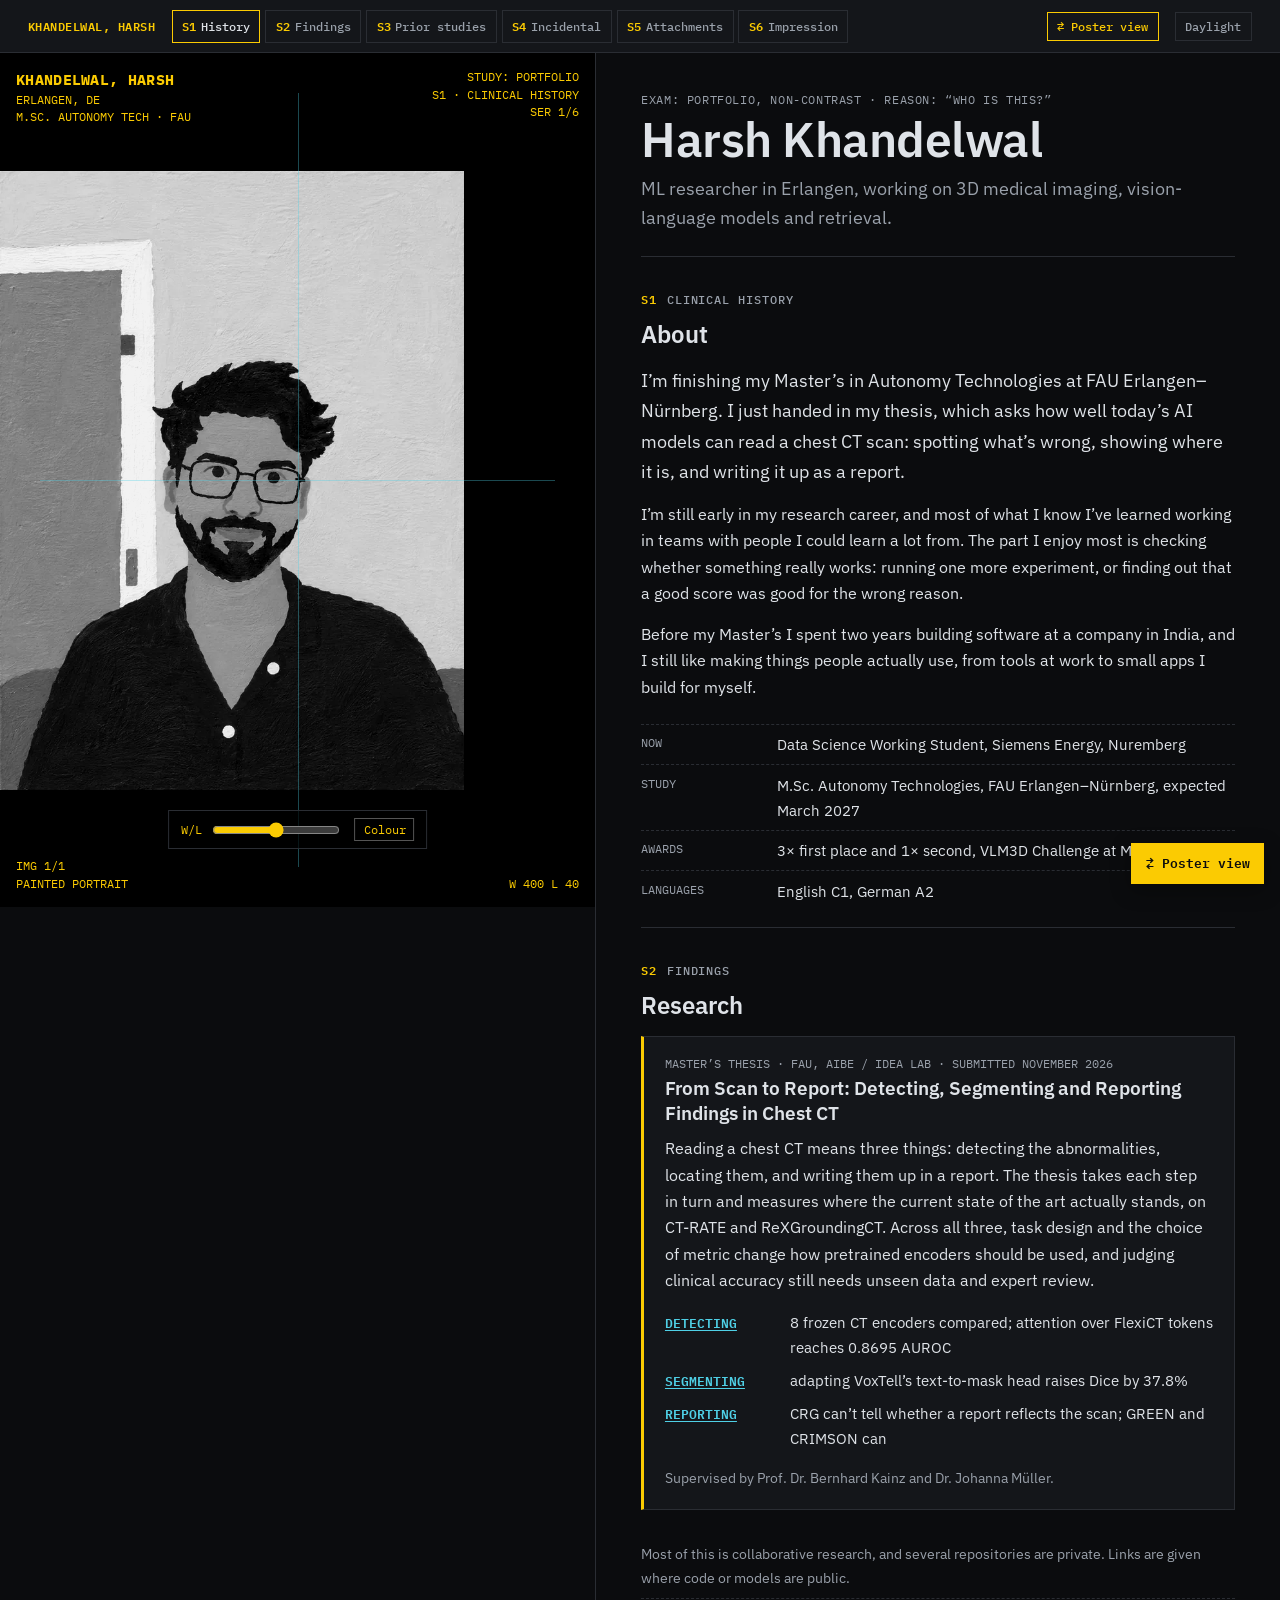
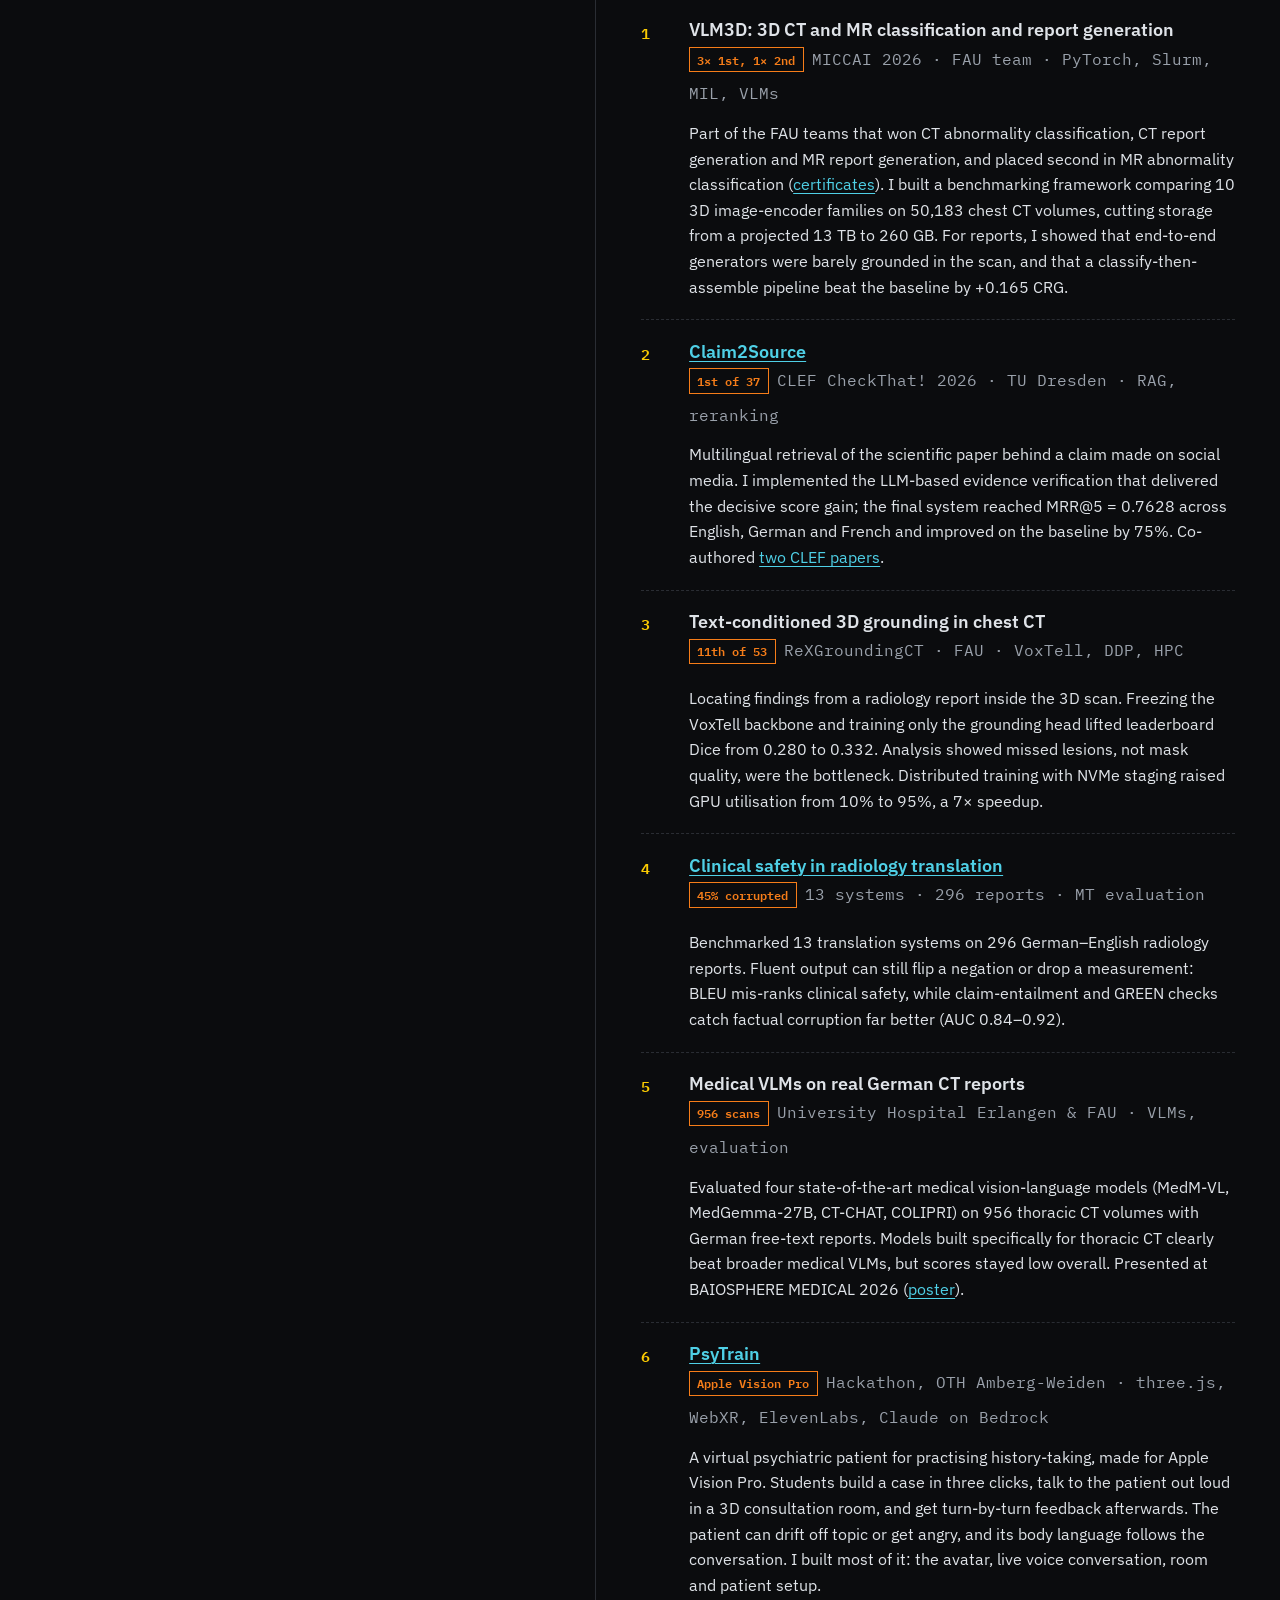
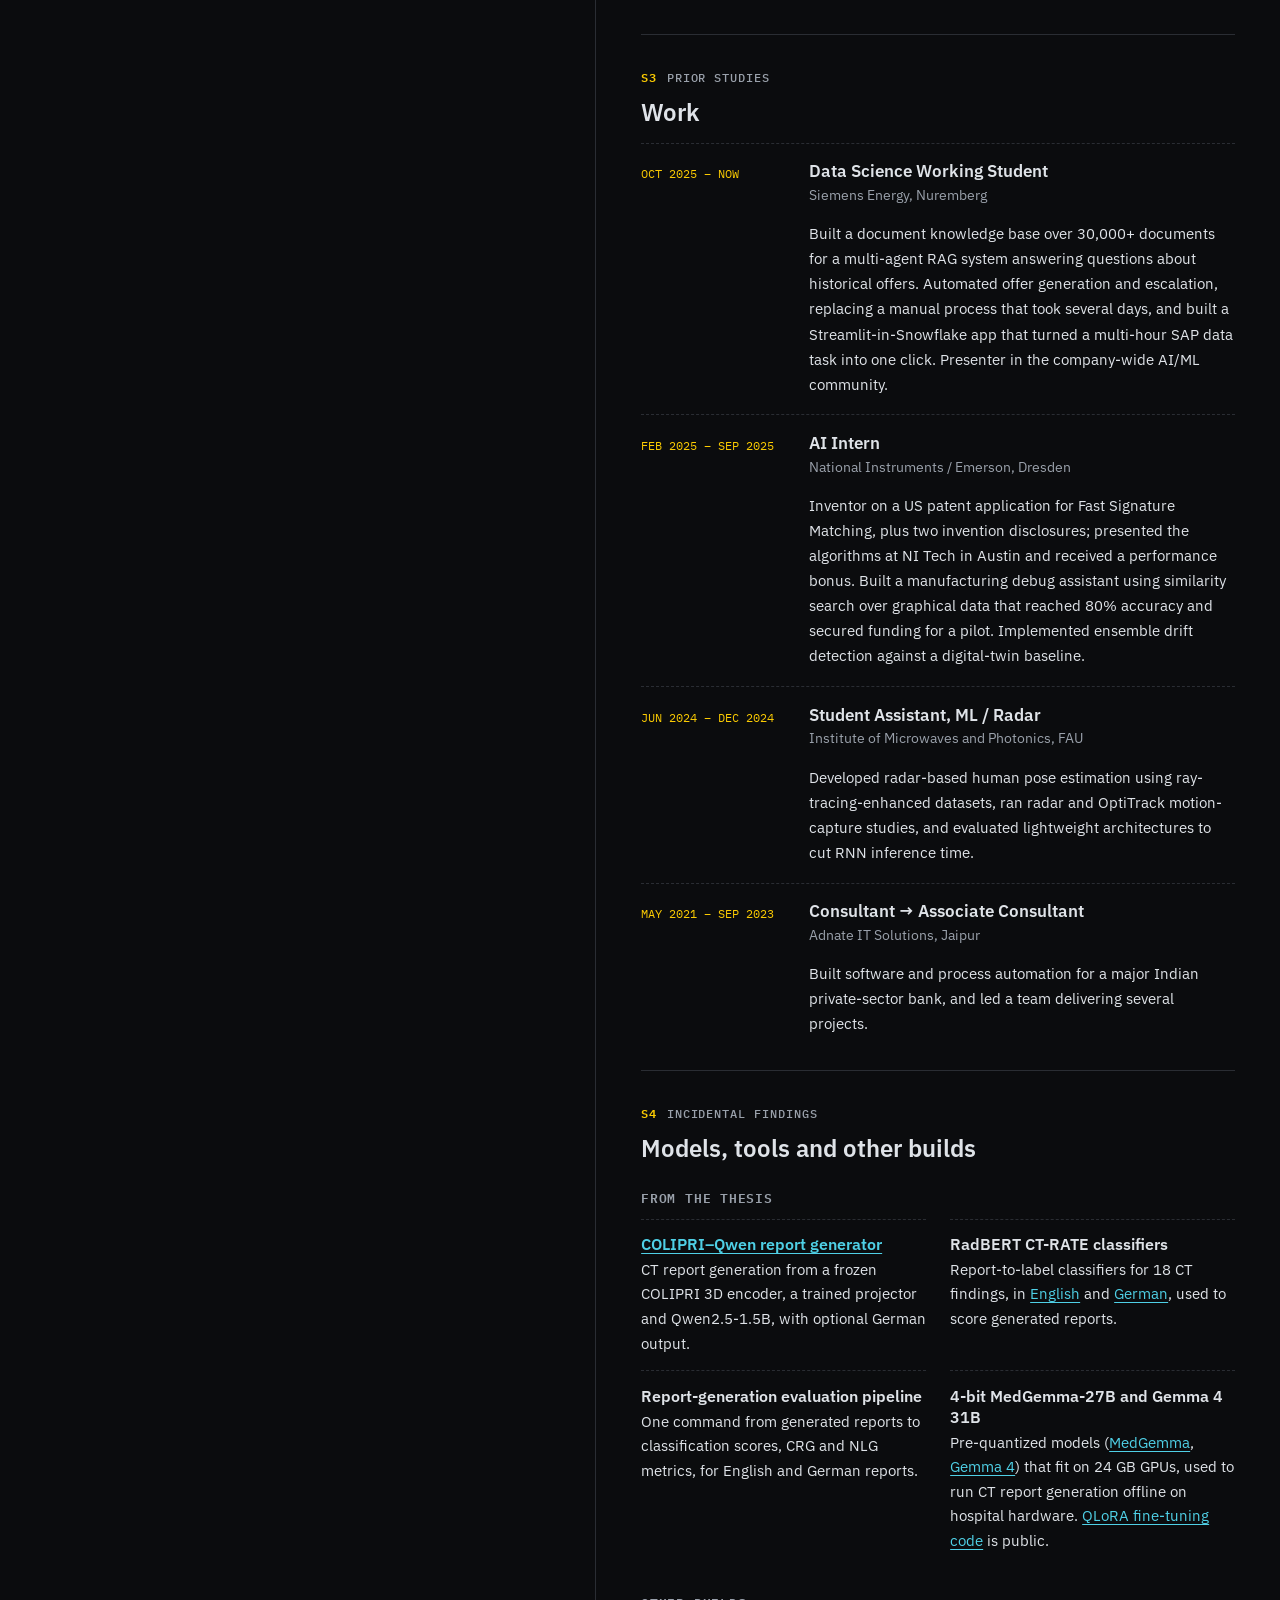
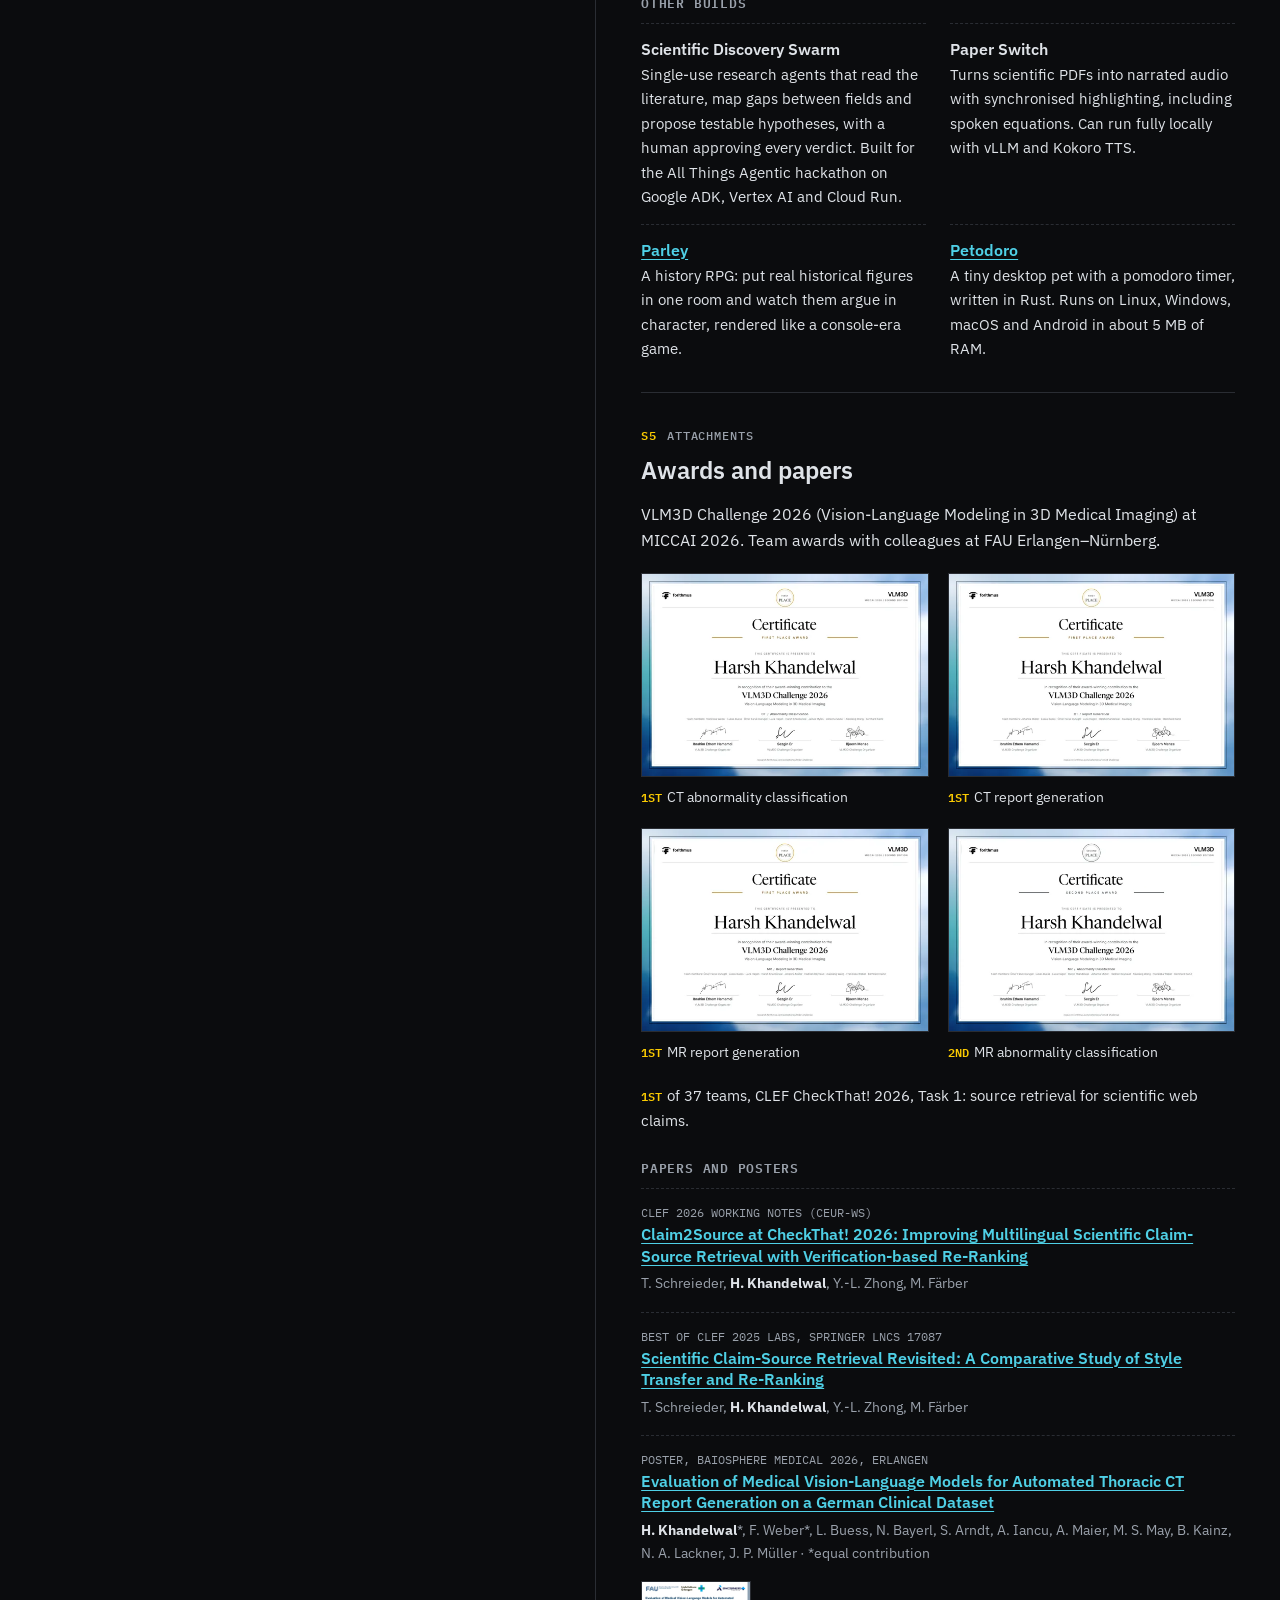
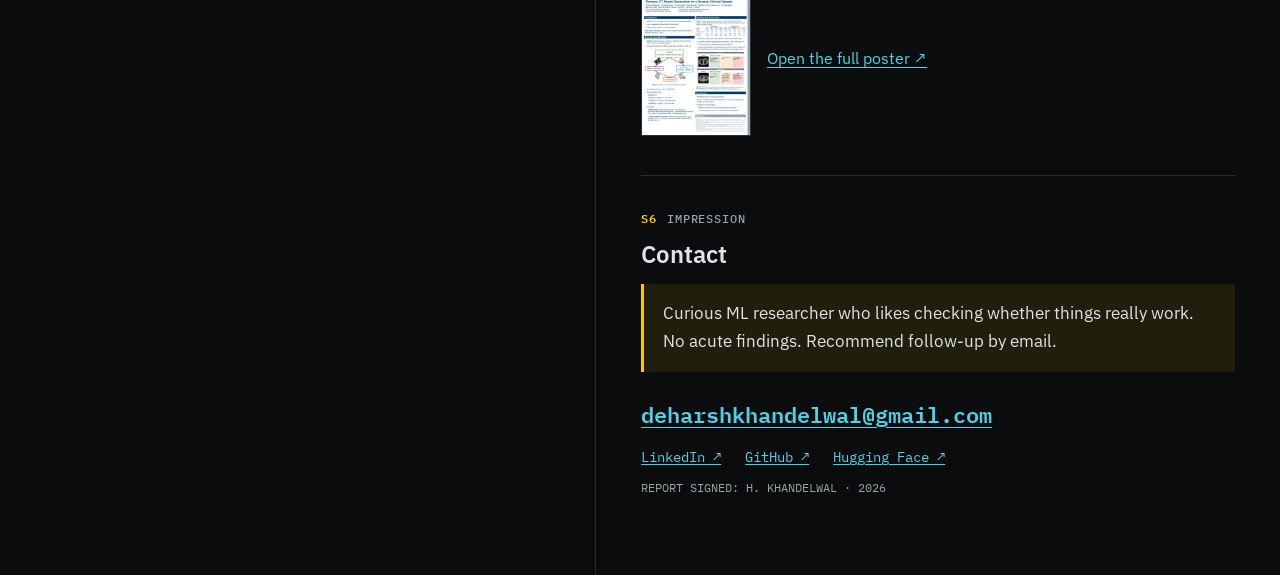
==== scanner.html @ e7f4c16b "Redesign site with portrait palette and add scanner view - New poster design using colours from the " ====
<!doctype html>
<html lang="en">
<head>
    <meta charset="UTF-8">
    <meta name="viewport" content="width=device-width, initial-scale=1.0, viewport-fit=cover">
    <meta name="description" content="Harsh Khandelwal: ML researcher in Erlangen working on 3D medical imaging, vision-language models and retrieval. Scanner view of the portfolio.">
    <meta name="theme-color" content="#0b0c0e">
    <title>Harsh Khandelwal — Scanner view</title>
    <script>
        // apply the saved light/dark choice before first paint
        try { if (localStorage.getItem('hk-scan-theme') === 'light') document.documentElement.dataset.theme = 'light'; } catch (e) {}
    </script>
    <link rel="preconnect" href="https://fonts.googleapis.com">
    <link rel="preconnect" href="https://fonts.gstatic.com" crossorigin>
    <link href="https://fonts.googleapis.com/css2?family=IBM+Plex+Mono:wght@400;500;600&amp;family=IBM+Plex+Sans:wght@400;600&amp;display=swap" rel="stylesheet">
    <link rel="stylesheet" href="scanner.css">
</head>
<body>
    <a class="skip-link" href="#report">Skip to content</a>

    <header class="bar">
        <span class="bar-id">KHANDELWAL, HARSH</span>
        <nav class="tabs" aria-label="Sections">
            <a href="#s1" data-series="1"><b>S1</b>History</a>
            <a href="#s2" data-series="2"><b>S2</b>Findings</a>
            <a href="#s3" data-series="3"><b>S3</b>Prior studies</a>
            <a href="#s4" data-series="4"><b>S4</b>Incidental</a>
            <a href="#s5" data-series="5"><b>S5</b>Attachments</a>
            <a href="#s6" data-series="6"><b>S6</b>Impression</a>
        </nav>
        <a class="tool tool--switch" href="index.html?view=poster" data-view="poster">⇄ Poster view</a>
        <button class="tool" id="theme" type="button" aria-label="Switch between dark reading room and light daylight mode">Daylight</button>
    </header>

    <div class="layout">
        <div class="viewer" id="viewer">
            <picture>
                <source srcset="images/portrait.webp" type="image/webp">
                <img src="images/portrait.jpg" width="720" height="960" alt="Painted portrait of Harsh, shown in greyscale like a scan: dark hair, glasses and beard, in front of a wall and a door.">
            </picture>
            <div class="cross" aria-hidden="true"></div>
            <div class="ov tl" aria-hidden="true"><b>Khandelwal, Harsh</b><br>Erlangen, DE<br>M.Sc. Autonomy Tech · FAU</div>
            <div class="ov tr" aria-hidden="true">Study: portfolio<br><span id="ov-series">S1 · Clinical history</span><br>Ser <span id="ov-n">1</span>/6</div>
            <div class="ov bl" aria-hidden="true">Img 1/1<br>Painted portrait</div>
            <div class="ov br" aria-hidden="true" id="wl-read">W 400 L 40</div>
            <div class="controls">
                <label>W/L <input id="wl" type="range" min="0" max="100" value="50" aria-label="Window and level: adjust contrast like a CT viewer"></label>
                <button type="button" id="colour" aria-pressed="false">Colour</button>
            </div>
        </div>

        <main class="report" id="report">
            <div class="report-head">
                <p class="exam">Exam: portfolio, non-contrast · Reason: “who is this?”</p>
                <h1>Harsh Khandelwal</h1>
                <p class="tagline">ML researcher in Erlangen, working on 3D medical imaging, vision-language models and retrieval.</p>
            </div>

            <section class="series" id="s1" data-series="1" data-name="Clinical history">
                <p class="label">S1 <span>Clinical history</span></p>
                <h2>About</h2>
                <p class="lead">I’m finishing my Master’s in Autonomy Technologies at FAU Erlangen–Nürnberg. I just handed in my thesis, which asks how well today’s AI models can read a chest CT scan: spotting what’s wrong, showing where it is, and writing it up as a report.</p>
                <p>I’m still early in my research career, and most of what I know I’ve learned working in teams with people I could learn a lot from. The part I enjoy most is checking whether something really works: running one more experiment, or finding out that a good score was good for the wrong reason.</p>
                <p>Before my Master’s I spent two years building software at a company in India, and I still like making things people actually use, from tools at work to small apps I build for myself.</p>
                <dl class="facts">
                    <div><dt>Now</dt><dd>Data Science Working Student, Siemens Energy, Nuremberg</dd></div>
                    <div><dt>Study</dt><dd>M.Sc. Autonomy Technologies, FAU Erlangen–Nürnberg, expected March 2027</dd></div>
                    <div><dt>Awards</dt><dd>3× first place and 1× second, VLM3D Challenge at MICCAI 2026</dd></div>
                    <div><dt>Languages</dt><dd>English C1, German A2</dd></div>
                </dl>
            </section>

            <section class="series" id="s2" data-series="2" data-name="Findings">
                <p class="label">S2 <span>Findings</span></p>
                <h2>Research</h2>

                <div class="study">
                    <p class="venue">Master’s thesis · FAU, AIBE / IDEA Lab · submitted November 2026</p>
                    <h3>From Scan to Report: Detecting, Segmenting and Reporting Findings in Chest CT</h3>
                    <p>Reading a chest CT means three things: detecting the abnormalities, locating them, and writing them up in a report. The thesis takes each step in turn and measures where the current state of the art actually stands, on CT-RATE and ReXGroundingCT. Across all three, task design and the choice of metric change how pretrained encoders should be used, and judging clinical accuracy still needs unseen data and expert review.</p>
                    <ol>
                        <li><a href="#f-vlm3d">Detecting</a><span>8 frozen CT encoders compared; attention over FlexiCT tokens reaches 0.8695 AUROC</span></li>
                        <li><a href="#f-grounding">Segmenting</a><span>adapting VoxTell’s text-to-mask head raises Dice by 37.8%</span></li>
                        <li><a href="#f-vlm3d">Reporting</a><span>CRG can’t tell whether a report reflects the scan; GREEN and CRIMSON can</span></li>
                    </ol>
                    <p class="sup">Supervised by Prof. Dr. Bernhard Kainz and Dr. Johanna Müller.</p>
                </div>

                <p class="note">Most of this is collaborative research, and several repositories are private. Links are given where code or models are public.</p>
                <ol class="findings">
                    <li class="finding" id="f-vlm3d">
                        <div>
                            <h3>VLM3D: 3D CT and MR classification and report generation</h3>
                            <span class="meas">3× 1st, 1× 2nd</span><p class="meta">MICCAI 2026 · FAU team · PyTorch, Slurm, MIL, VLMs</p>
                            <p>Part of the FAU teams that won CT abnormality classification, CT report generation and MR report generation, and placed second in MR abnormality classification (<a href="#s5">certificates</a>). I built a benchmarking framework comparing 10 3D image-encoder families on 50,183 chest CT volumes, cutting storage from a projected 13 TB to 260 GB. For reports, I showed that end-to-end generators were barely grounded in the scan, and that a classify-then-assemble pipeline beat the baseline by +0.165 CRG.</p>
                        </div>
                    </li>
                    <li class="finding">
                        <div>
                            <h3><a href="https://github.com/faerber-lab/CheckThat2026" target="_blank" rel="noopener">Claim2Source</a></h3>
                            <span class="meas">1st of 37</span><p class="meta">CLEF CheckThat! 2026 · TU Dresden · RAG, reranking</p>
                            <p>Multilingual retrieval of the scientific paper behind a claim made on social media. I implemented the LLM-based evidence verification that delivered the decisive score gain; the final system reached MRR@5 = 0.7628 across English, German and French and improved on the baseline by 75%. Co-authored <a href="#papers">two CLEF papers</a>.</p>
                        </div>
                    </li>
                    <li class="finding" id="f-grounding">
                        <div>
                            <h3>Text-conditioned 3D grounding in chest CT</h3>
                            <span class="meas">11th of 53</span><p class="meta">ReXGroundingCT · FAU · VoxTell, DDP, HPC</p>
                            <p>Locating findings from a radiology report inside the 3D scan. Freezing the VoxTell backbone and training only the grounding head lifted leaderboard Dice from 0.280 to 0.332. Analysis showed missed lesions, not mask quality, were the bottleneck. Distributed training with NVMe staging raised GPU utilisation from 10% to 95%, a 7× speedup.</p>
                        </div>
                    </li>
                    <li class="finding">
                        <div>
                            <h3><a href="https://github.com/Switchharsh/german_medical_translator" target="_blank" rel="noopener">Clinical safety in radiology translation</a></h3>
                            <span class="meas">45% corrupted</span><p class="meta">13 systems · 296 reports · MT evaluation</p>
                            <p>Benchmarked 13 translation systems on 296 German–English radiology reports. Fluent output can still flip a negation or drop a measurement: BLEU mis-ranks clinical safety, while claim-entailment and GREEN checks catch factual corruption far better (AUC 0.84–0.92).</p>
                        </div>
                    </li>
                    <li class="finding">
                        <div>
                            <h3>Medical VLMs on real German CT reports</h3>
                            <span class="meas">956 scans</span><p class="meta">University Hospital Erlangen &amp; FAU · VLMs, evaluation</p>
                            <p>Evaluated four state-of-the-art medical vision-language models (MedM-VL, MedGemma-27B, CT-CHAT, COLIPRI) on 956 thoracic CT volumes with German free-text reports. Models built specifically for thoracic CT clearly beat broader medical VLMs, but scores stayed low overall. Presented at BAIOSPHERE MEDICAL 2026 (<a href="#papers">poster</a>).</p>
                        </div>
                    </li>
                    <li class="finding">
                        <div>
                            <h3><a href="https://github.com/DEBANJANAB991/PsyTrain" target="_blank" rel="noopener">PsyTrain</a></h3>
                            <span class="meas">Apple Vision Pro</span><p class="meta">Hackathon, OTH Amberg-Weiden · three.js, WebXR, ElevenLabs, Claude on Bedrock</p>
                            <p>A virtual psychiatric patient for practising history-taking, made for Apple Vision Pro. Students build a case in three clicks, talk to the patient out loud in a 3D consultation room, and get turn-by-turn feedback afterwards. The patient can drift off topic or get angry, and its body language follows the conversation. I built most of it: the avatar, live voice conversation, room and patient setup.</p>
                        </div>
                    </li>
                </ol>
            </section>

            <section class="series" id="s3" data-series="3" data-name="Prior studies">
                <p class="label">S3 <span>Prior studies</span></p>
                <h2>Work</h2>
                <ol class="priors">
                    <li>
                        <p class="date">Oct 2025 – now</p>
                        <div>
                            <h3>Data Science Working Student</h3>
                            <p class="where">Siemens Energy, Nuremberg</p>
                            <p>Built a document knowledge base over 30,000+ documents for a multi-agent RAG system answering questions about historical offers. Automated offer generation and escalation, replacing a manual process that took several days, and built a Streamlit-in-Snowflake app that turned a multi-hour SAP data task into one click. Presenter in the company-wide AI/ML community.</p>
                        </div>
                    </li>
                    <li>
                        <p class="date">Feb 2025 – Sep 2025</p>
                        <div>
                            <h3>AI Intern</h3>
                            <p class="where">National Instruments / Emerson, Dresden</p>
                            <p>Inventor on a US patent application for Fast Signature Matching, plus two invention disclosures; presented the algorithms at NI Tech in Austin and received a performance bonus. Built a manufacturing debug assistant using similarity search over graphical data that reached 80% accuracy and secured funding for a pilot. Implemented ensemble drift detection against a digital-twin baseline.</p>
                        </div>
                    </li>
                    <li>
                        <p class="date">Jun 2024 – Dec 2024</p>
                        <div>
                            <h3>Student Assistant, ML / Radar</h3>
                            <p class="where">Institute of Microwaves and Photonics, FAU</p>
                            <p>Developed radar-based human pose estimation using ray-tracing-enhanced datasets, ran radar and OptiTrack motion-capture studies, and evaluated lightweight architectures to cut RNN inference time.</p>
                        </div>
                    </li>
                    <li>
                        <p class="date">May 2021 – Sep 2023</p>
                        <div>
                            <h3>Consultant → Associate Consultant</h3>
                            <p class="where">Adnate IT Solutions, Jaipur</p>
                            <p>Built software and process automation for a major Indian private-sector bank, and led a team delivering several projects.</p>
                        </div>
                    </li>
                </ol>
            </section>

            <section class="series" id="s4" data-series="4" data-name="Incidental findings">
                <p class="label">S4 <span>Incidental findings</span></p>
                <h2>Models, tools and other builds</h2>
                <h3 class="sub-h">From the thesis</h3>
                <ul class="incidental">
                    <li>
                        <h4><a href="https://huggingface.co/suitch/colipri-qwen-report-generator" target="_blank" rel="noopener">COLIPRI–Qwen report generator</a></h4>
                        <p>CT report generation from a frozen COLIPRI 3D encoder, a trained projector and Qwen2.5-1.5B, with optional German output.</p>
                    </li>
                    <li>
                        <h4>RadBERT CT-RATE classifiers</h4>
                        <p>Report-to-label classifiers for 18 CT findings, in <a href="https://huggingface.co/suitch/radbert-english-ctrate-classifier" target="_blank" rel="noopener">English</a> and <a href="https://huggingface.co/suitch/radbert-german-ctrate-classifier" target="_blank" rel="noopener">German</a>, used to score generated reports.</p>
                    </li>
                    <li>
                        <h4>Report-generation evaluation pipeline</h4>
                        <p>One command from generated reports to classification scores, CRG and NLG metrics, for English and German reports.</p>
                    </li>
                    <li>
                        <h4>4-bit MedGemma-27B and Gemma 4 31B</h4>
                        <p>Pre-quantized models (<a href="https://huggingface.co/suitch/medgemma-27b-it-4bit" target="_blank" rel="noopener">MedGemma</a>, <a href="https://huggingface.co/suitch/gemma-4-31B-it-4bit" target="_blank" rel="noopener">Gemma 4</a>) that fit on 24 GB GPUs, used to run CT report generation offline on hospital hardware. <a href="https://github.com/Switchharsh/medgemma_finetune" target="_blank" rel="noopener">QLoRA fine-tuning code</a> is public.</p>
                    </li>
                </ul>
                <h3 class="sub-h">Other builds</h3>
                <ul class="incidental">
                    <li>
                        <h4>Scientific Discovery Swarm</h4>
                        <p>Single-use research agents that read the literature, map gaps between fields and propose testable hypotheses, with a human approving every verdict. Built for the All Things Agentic hackathon on Google ADK, Vertex AI and Cloud Run.</p>
                    </li>
                    <li>
                        <h4>Paper Switch</h4>
                        <p>Turns scientific PDFs into narrated audio with synchronised highlighting, including spoken equations. Can run fully locally with vLLM and Kokoro TTS.</p>
                    </li>
                    <li>
                        <h4><a href="https://github.com/Switchharsh/history_immerse" target="_blank" rel="noopener">Parley</a></h4>
                        <p>A history RPG: put real historical figures in one room and watch them argue in character, rendered like a console-era game.</p>
                    </li>
                    <li>
                        <h4><a href="https://github.com/Switchharsh/petodoro" target="_blank" rel="noopener">Petodoro</a></h4>
                        <p>A tiny desktop pet with a pomodoro timer, written in Rust. Runs on Linux, Windows, macOS and Android in about 5 MB of RAM.</p>
                    </li>
                </ul>
            </section>

            <section class="series" id="s5" data-series="5" data-name="Attachments">
                <p class="label">S5 <span>Attachments</span></p>
                <h2>Awards and papers</h2>
                <p>VLM3D Challenge 2026 (Vision-Language Modeling in 3D Medical Imaging) at MICCAI 2026. Team awards with colleagues at FAU Erlangen–Nürnberg.</p>
                <ul class="certs" style="margin-top:1.2rem">
                    <li><a href="images/awards/vlm3d-2026-ct-classification.webp" target="_blank" rel="noopener"><img src="images/awards/vlm3d-2026-ct-classification-thumb.webp" width="560" height="396" loading="lazy" alt="VLM3D Challenge 2026 certificate: 1st place, CT abnormality classification, presented to Harsh Khandelwal."></a><p><span class="place">1ST</span>CT abnormality classification</p></li>
                    <li><a href="images/awards/vlm3d-2026-ct-report-generation.webp" target="_blank" rel="noopener"><img src="images/awards/vlm3d-2026-ct-report-generation-thumb.webp" width="560" height="396" loading="lazy" alt="VLM3D Challenge 2026 certificate: 1st place, CT report generation, presented to Harsh Khandelwal."></a><p><span class="place">1ST</span>CT report generation</p></li>
                    <li><a href="images/awards/vlm3d-2026-mr-report-generation.webp" target="_blank" rel="noopener"><img src="images/awards/vlm3d-2026-mr-report-generation-thumb.webp" width="560" height="396" loading="lazy" alt="VLM3D Challenge 2026 certificate: 1st place, MR report generation, presented to Harsh Khandelwal."></a><p><span class="place">1ST</span>MR report generation</p></li>
                    <li><a href="images/awards/vlm3d-2026-mr-classification.webp" target="_blank" rel="noopener"><img src="images/awards/vlm3d-2026-mr-classification-thumb.webp" width="560" height="396" loading="lazy" alt="VLM3D Challenge 2026 certificate: 2nd place, MR abnormality classification, presented to Harsh Khandelwal."></a><p><span class="place">2ND</span>MR abnormality classification</p></li>
                </ul>
                <p class="also"><span class="place">1ST</span>of 37 teams, CLEF CheckThat! 2026, Task 1: source retrieval for scientific web claims.</p>

                <h3 class="sub-h" id="papers">Papers and posters</h3>
                <ol class="pubs">
                    <li>
                        <p class="venue">CLEF 2026 Working Notes (CEUR-WS)</p>
                        <h4><a href="https://arxiv.org/abs/2607.04043" target="_blank" rel="noopener">Claim2Source at CheckThat! 2026: Improving Multilingual Scientific Claim-Source Retrieval with Verification-based Re-Ranking</a></h4>
                        <p class="authors">T. Schreieder, <strong>H. Khandelwal</strong>, Y.-L. Zhong, M. Färber</p>
                    </li>
                    <li>
                        <p class="venue">Best of CLEF 2025 Labs, Springer LNCS 17087</p>
                        <h4><a href="https://arxiv.org/abs/2607.15875" target="_blank" rel="noopener">Scientific Claim-Source Retrieval Revisited: A Comparative Study of Style Transfer and Re-Ranking</a></h4>
                        <p class="authors">T. Schreieder, <strong>H. Khandelwal</strong>, Y.-L. Zhong, M. Färber</p>
                    </li>
                    <li>
                        <p class="venue">Poster, BAIOSPHERE MEDICAL 2026, Erlangen</p>
                        <h4><a href="images/baiosphere-2026-poster.webp" target="_blank" rel="noopener">Evaluation of Medical Vision-Language Models for Automated Thoracic CT Report Generation on a German Clinical Dataset</a></h4>
                        <p class="authors"><strong>H. Khandelwal</strong>*, F. Weber*, L. Buess, N. Bayerl, S. Arndt, A. Iancu, A. Maier, M. S. May, B. Kainz, N. A. Lackner, J. P. Müller · *equal contribution</p>
                        <a class="poster" href="images/baiosphere-2026-poster.webp" target="_blank" rel="noopener"><img src="images/baiosphere-2026-poster-thumb.webp" width="636" height="900" loading="lazy" alt="Thumbnail of the BAIOSPHERE MEDICAL 2026 poster."><span>Open the full poster ↗</span></a>
                    </li>
                </ol>
            </section>

            <section class="series" id="s6" data-series="6" data-name="Impression">
                <p class="label">S6 <span>Impression</span></p>
                <h2>Contact</h2>
                <p class="impression">Curious ML researcher who likes checking whether things really work. No acute findings. Recommend follow-up by email.</p>
                <a class="email" href="mailto:deharshkhandelwal@gmail.com">deharshkhandelwal@gmail.com</a>
                <p class="links">
                    <a href="https://linkedin.com/in/harsh-khandelwal" target="_blank" rel="noopener">LinkedIn ↗</a>
                    <a href="https://github.com/Switchharsh" target="_blank" rel="noopener">GitHub ↗</a>
                    <a href="https://huggingface.co/suitch" target="_blank" rel="noopener">Hugging Face ↗</a>
                </p>
                <p class="foot">Report signed: H. Khandelwal · 2026</p>
            </section>
        </main>
    </div>

    <a class="view-switch" href="index.html?view=poster" data-view="poster">⇄ Poster view</a>

    <script>
    (function () {
        var store = {
            get: function (k) { try { return localStorage.getItem(k); } catch (e) { return null; } },
            set: function (k, v) { try { localStorage.setItem(k, v); } catch (e) {} }
        };

        // light / dark
        var root = document.documentElement, themeBtn = document.getElementById('theme');
        function syncTheme() { themeBtn.textContent = root.dataset.theme === 'light' ? 'Reading room' : 'Daylight'; }
        themeBtn.addEventListener('click', function () {
            if (root.dataset.theme === 'light') { delete root.dataset.theme; store.set('hk-scan-theme', 'dark'); }
            else { root.dataset.theme = 'light'; store.set('hk-scan-theme', 'light'); }
            syncTheme();
        });
        syncTheme();

        // window / level slider and colour toggle
        var viewer = document.getElementById('viewer'), wl = document.getElementById('wl'), read = document.getElementById('wl-read'), colour = document.getElementById('colour');
        wl.addEventListener('input', function () {
            var t = wl.value / 100;
            viewer.style.setProperty('--c', (0.7 + t * 1.4).toFixed(2));
            viewer.style.setProperty('--b', (1.25 - t * 0.6).toFixed(2));
            read.textContent = 'W ' + Math.round(1500 - t * 1300) + ' L ' + Math.round(-600 + t * 700);
        });
        colour.addEventListener('click', function () {
            var on = viewer.classList.toggle('colour');
            colour.setAttribute('aria-pressed', on ? 'true' : 'false');
        });

        // highlight the current series in the tabs and the viewer overlay
        var tabs = document.querySelectorAll('.tabs a'), ovName = document.getElementById('ov-series'), ovN = document.getElementById('ov-n');
        if ('IntersectionObserver' in window) {
            var io = new IntersectionObserver(function (entries) {
                entries.forEach(function (e) {
                    if (!e.isIntersecting) return;
                    var n = e.target.dataset.series;
                    tabs.forEach(function (t) { t.classList.toggle('on', t.dataset.series === n); });
                    ovName.textContent = 'S' + n + ' · ' + e.target.dataset.name;
                    ovN.textContent = n;
                });
            }, { rootMargin: '-35% 0px -60% 0px' });
            document.querySelectorAll('.series').forEach(function (s) { io.observe(s); });
        }

        // remember the chosen view
        document.querySelectorAll('[data-view]').forEach(function (a) { a.addEventListener('click', function () { store.set('hk-view', a.dataset.view); }); });
    })();
    </script>
</body>
</html>
---- scanner.css ----
/* Scanner view: the portfolio as a radiology reading room.
   Left: a viewer that holds the portrait like a scan (sticky on wide screens).
   Right: the content written as a structured report, one "series" per section.
   Dark "reading room" by default, light "daylight" mode via the toggle. */
:root {
    --bg: #0b0c0e;
    --panel: #14161a;
    --line: #2a2d33;
    --text: #dfe3e8;
    --muted: #9aa1ab;
    --accent: #fbcb02;      /* section labels, numbers: yellow DICOM overlay */
    --link: #4fd0e6;        /* teal from the portrait's door, brightened for dark */
    --orange: #f67d19;
    --viewer: #000;
    --overlay: #fbcb02;     /* overlay text inside the viewer: always on black */
    --mono: 'IBM Plex Mono', ui-monospace, 'SFMono-Regular', Menlo, monospace;
    --sans: 'IBM Plex Sans', system-ui, -apple-system, 'Segoe UI', sans-serif;
    color-scheme: dark;
}
:root[data-theme="light"] {
    --bg: #f2f0eb;
    --panel: #ffffff;
    --line: #d8d4cb;
    --text: #15181d;
    --muted: #59606a;
    --accent: #0a2671;
    --link: #0b6f84;
    --orange: #b8430a;
    color-scheme: light;
}

* { box-sizing: border-box; }
html { scroll-behavior: smooth; scroll-padding-top: 4.5rem; }
body { margin: 0; background: var(--bg); color: var(--text); font: 400 1rem/1.65 var(--sans); -webkit-font-smoothing: antialiased; }
h1, h2, h3, h4, p, dl, dd, ol, ul, figure { margin: 0; }
a { color: var(--link); text-decoration-thickness: 1px; text-underline-offset: .18em; }
a:hover { color: var(--text); }
a:focus-visible, button:focus-visible, input:focus-visible { outline: 2px solid var(--accent); outline-offset: 3px; }
img { display: block; max-width: 100%; height: auto; }
.skip-link { position: fixed; top: -4rem; left: 1rem; z-index: 50; padding: .5rem .8rem; background: var(--accent); color: var(--bg); }
.skip-link:focus { top: 1rem; }

/* Top bar */
.bar {
    position: sticky; top: 0; z-index: 20;
    display: flex; align-items: center; gap: 1rem;
    padding: .6rem clamp(16px, 2.5vw, 28px);
    background: var(--panel); border-bottom: 1px solid var(--line);
    font: 500 .78rem var(--mono);
}
.bar-id { color: var(--accent); white-space: nowrap; font-weight: 600; letter-spacing: .04em; }
.tabs { display: flex; gap: .3rem; overflow-x: auto; scrollbar-width: none; flex: 1; }
.tabs::-webkit-scrollbar { display: none; }
.tabs a { flex: none; padding: .35rem .6rem; border: 1px solid var(--line); color: var(--muted); text-decoration: none; white-space: nowrap; }
.tabs a:hover { color: var(--text); }
.tabs a.on { color: var(--text); border-color: var(--accent); }
.tabs b { color: var(--accent); font-weight: 600; margin-right: .3rem; }
.tool { flex: none; padding: .35rem .6rem; border: 1px solid var(--line); background: transparent; color: var(--muted); font: inherit; cursor: pointer; }
.tool:hover { color: var(--text); border-color: var(--muted); }

/* Layout */
.layout { display: grid; grid-template-columns: minmax(0, 1fr) minmax(0, 1.15fr); }

/* Viewer */
.viewer {
    position: sticky; top: 2.9rem; height: calc(100vh - 2.9rem);
    display: grid; place-items: center; overflow: hidden;
    background: var(--viewer); color: var(--overlay);
}
/* leave ~6rem above and below the image so the corner text and controls sit on black, not on the portrait */
.viewer img {
    max-height: calc(100% - 13rem); width: auto; max-width: 78%;
    filter: grayscale(1) contrast(var(--c, 1.25)) brightness(var(--b, .95));
    transition: filter .35s;
}
.viewer.colour img { filter: none; }
.ov { position: absolute; padding: .9rem 1rem; font: .74rem/1.5 var(--mono); text-shadow: 0 0 3px #000; pointer-events: none; text-transform: uppercase; }
.ov b { font-size: .95rem; letter-spacing: .02em; }
.tl { top: 0; left: 0; } .tr { top: 0; right: 0; text-align: right; }
.bl { bottom: 0; left: 0; } .br { bottom: 0; right: 0; text-align: right; }
.cross { position: absolute; inset: 0; pointer-events: none; }
.cross::before, .cross::after { content: ''; position: absolute; background: rgba(79, 208, 230, .35); }
.cross::before { left: 50%; top: 2.5rem; bottom: 2.5rem; width: 1px; }
.cross::after { top: 50%; left: 2.5rem; right: 2.5rem; height: 1px; }
.controls {
    position: absolute; bottom: 3.6rem; left: 50%; transform: translateX(-50%);
    display: flex; flex-wrap: wrap; justify-content: center; gap: .5rem .8rem; align-items: center;
    padding: .45rem .75rem; background: rgba(0, 0, 0, .7); border: 1px solid #2a2d33;
    font: .72rem var(--mono); color: var(--overlay);
}
.controls label { display: flex; align-items: center; gap: .5rem; }
.controls input { width: 8rem; accent-color: var(--overlay); }
.controls button { padding: .2rem .5rem; border: 1px solid #555; background: transparent; color: var(--overlay); font: inherit; cursor: pointer; }
.controls button[aria-pressed="true"] { background: var(--overlay); color: #000; border-color: var(--overlay); }

/* Report */
.report { padding: clamp(1.5rem, 3vw, 2.75rem) clamp(16px, 3.5vw, 3.25rem) 4rem; border-left: 1px solid var(--line); min-width: 0; }
.report-head { padding-bottom: 1.5rem; }
.exam { font: .75rem var(--mono); color: var(--muted); text-transform: uppercase; letter-spacing: .05em; }
.report h1 { margin: .4rem 0 .5rem; font: 600 clamp(2rem, 4vw, 3rem)/1.1 var(--sans); letter-spacing: -.01em; }
.tagline { font-size: 1.1rem; color: var(--muted); }

.series { padding: 2rem 0 1rem; border-top: 1px solid var(--line); }
.label { display: flex; gap: .6rem; align-items: baseline; margin-bottom: 1.1rem; font: 600 .75rem var(--mono); color: var(--accent); text-transform: uppercase; letter-spacing: .08em; }
.label span { color: var(--muted); font-weight: 500; }
.series h2 { margin: -.4rem 0 1rem; font: 600 1.5rem/1.2 var(--sans); }
.series p + p { margin-top: .9rem; }
.lead { font-size: 1.15rem; }

.facts { margin-top: 1.5rem; font-size: .95rem; }
.facts div { display: grid; grid-template-columns: 7.5rem 1fr; gap: 1rem; padding: .45rem 0; border-top: 1px dashed var(--line); }
.facts dt { font: .75rem var(--mono); color: var(--muted); text-transform: uppercase; padding-top: .2rem; }

/* Thesis "study of record" */
.study { padding: 1.2rem 1.3rem; border: 1px solid var(--line); border-left: 3px solid var(--accent); background: var(--panel); margin-bottom: 2rem; }
.study h3 { margin: .3rem 0 .6rem; font: 600 1.2rem/1.3 var(--sans); }
.study ol { margin-top: 1rem; padding: 0; list-style: none; display: grid; gap: .5rem; }
.study li { display: grid; grid-template-columns: 7rem 1fr; gap: .8rem; font-size: .95rem; }
.study li a { font: 600 .8rem var(--mono); text-transform: uppercase; padding-top: .15rem; }
.study .sup { margin-top: 1rem; font-size: .88rem; color: var(--muted); }

/* Findings */
.findings { padding: 0; list-style: none; counter-reset: f; }
.finding { counter-increment: f; display: grid; grid-template-columns: 2rem minmax(0, 1fr); gap: .5rem 1rem; padding: 1.2rem 0; border-top: 1px dashed var(--line); scroll-margin-top: 4.5rem; }
.finding::before { content: counter(f); font: 600 .95rem var(--mono); color: var(--accent); padding-top: .15rem; }
.finding h3 { font: 600 1.12rem/1.3 var(--sans); }
.meas { display: inline-block; margin: .35rem .5rem .5rem 0; padding: .1rem .45rem; border: 1px solid var(--orange); color: var(--orange); font: 600 .78rem var(--mono); }
.meta { display: inline; font: .75rem var(--mono); color: var(--muted); }
.finding p { margin-top: .2rem; font-size: .97rem; }
.note { font-size: .9rem; color: var(--muted); margin-bottom: .5rem; }

/* Prior studies (work) */
.priors { padding: 0; list-style: none; }
.priors li { display: grid; grid-template-columns: 9.5rem minmax(0, 1fr); gap: 1rem; padding: 1.1rem 0; border-top: 1px dashed var(--line); }
.date { font: .78rem/1.5 var(--mono); color: var(--accent); text-transform: uppercase; padding-top: .2rem; }
.priors h3 { font: 600 1.05rem/1.3 var(--sans); }
.priors .where { font-size: .9rem; color: var(--muted); margin-bottom: .35rem; }
.priors p:last-child { font-size: .95rem; }

/* Incidental (smaller builds) */
.sub-h { margin: 1.5rem 0 .6rem; font: 600 .8rem var(--mono); color: var(--muted); text-transform: uppercase; letter-spacing: .06em; }
.incidental { padding: 0; list-style: none; display: grid; grid-template-columns: repeat(2, minmax(0, 1fr)); gap: 0 1.5rem; }
.incidental li { padding: .9rem 0; border-top: 1px dashed var(--line); font-size: .93rem; }
.incidental h4 { font: 600 1rem/1.3 var(--sans); margin-bottom: .2rem; }

/* Attachments (awards, papers) */
.certs { padding: 0; list-style: none; display: grid; grid-template-columns: repeat(2, minmax(0, 1fr)); gap: 1.2rem; }
.certs img { border: 1px solid var(--line); background: #fff; transition: transform .2s; }
.certs a:hover img { transform: translateY(-2px); }
.certs p { margin-top: .5rem; font-size: .9rem; }
.place { font: 600 .78rem var(--mono); color: var(--accent); margin-right: .3rem; }
.also { margin-top: 1.2rem; font-size: .95rem; }
.pubs { padding: 0; list-style: none; }
.pubs li { padding: 1rem 0; border-top: 1px dashed var(--line); }
.venue { font: .74rem var(--mono); color: var(--muted); text-transform: uppercase; }
.pubs h4 { margin: .25rem 0 .3rem; font: 600 1rem/1.35 var(--sans); }
.authors { font-size: .88rem; color: var(--muted); }
.authors strong { color: var(--text); }
.poster { display: inline-flex; gap: 1rem; align-items: center; margin-top: 1rem; text-decoration: none; }
.poster img { width: 110px; border: 1px solid var(--line); }
.poster span { text-decoration: underline; }

/* Impression + contact */
.impression { padding: 1rem 1.2rem; border-left: 3px solid var(--accent); background: color-mix(in srgb, var(--accent) 9%, transparent); font-size: 1.05rem; }
.email { display: inline-block; margin-top: 1.5rem; font: 600 clamp(1rem, 2.4vw, 1.4rem) var(--mono); overflow-wrap: anywhere; }
.links { display: flex; flex-wrap: wrap; gap: .4rem 1.5rem; margin-top: 1rem; font: .85rem var(--mono); }
.foot { margin-top: 3rem; font: .75rem var(--mono); color: var(--muted); text-transform: uppercase; }

/* View switch (shared look with the poster view) */
.view-switch {
    position: fixed; right: max(16px, env(safe-area-inset-right, 0px)); bottom: calc(16px + env(safe-area-inset-bottom, 0px)); z-index: 30;
    padding: .6rem .9rem; background: var(--accent); color: var(--bg);
    font: 600 .8rem var(--mono); text-decoration: none; box-shadow: 0 6px 20px rgba(0, 0, 0, .35);
}
.view-switch:hover { color: var(--bg); filter: brightness(1.08); }

@media (max-width: 900px) {
    .layout { grid-template-columns: 1fr; }
    .viewer { position: relative; top: 0; height: min(78vh, 640px); }
    .report { border-left: 0; }
    .bar-id { display: none; }
}
@media (max-width: 560px) {
    .ov { padding: .6rem .7rem; font-size: .64rem; }
    .ov b { font-size: .8rem; }
    .controls { bottom: 3.2rem; }
    .controls input { width: 6rem; }
    .facts div, .priors li, .study li { grid-template-columns: 1fr; gap: .2rem; }
    .incidental, .certs { grid-template-columns: 1fr; }
    .view-switch { font-size: .72rem; }
}
@media (prefers-reduced-motion: reduce) {
    html { scroll-behavior: auto; }
    .viewer img, .certs img { transition: none; }
}

/* Poster-view link in the top bar */
.tool--switch { color: var(--accent); border-color: var(--accent); text-decoration: none; white-space: nowrap; }
.tool--switch:hover { color: var(--bg); background: var(--accent); }
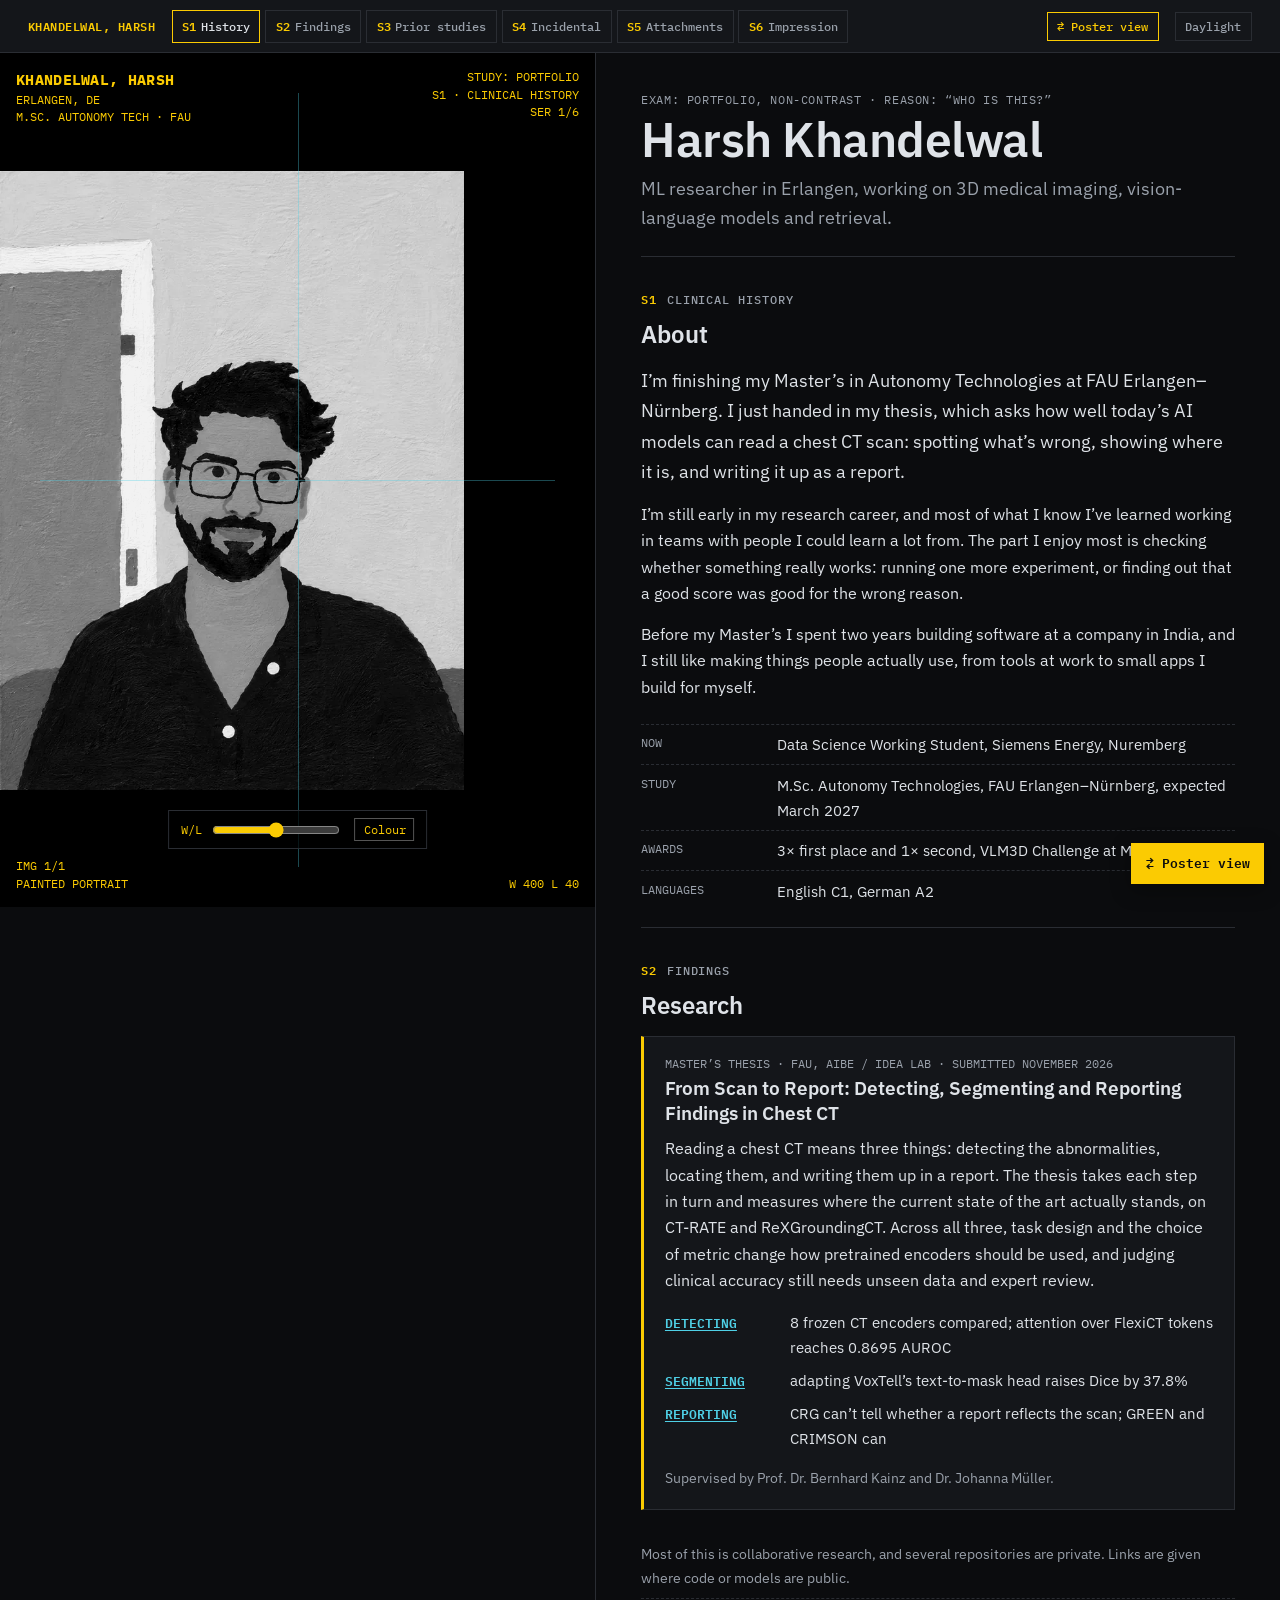
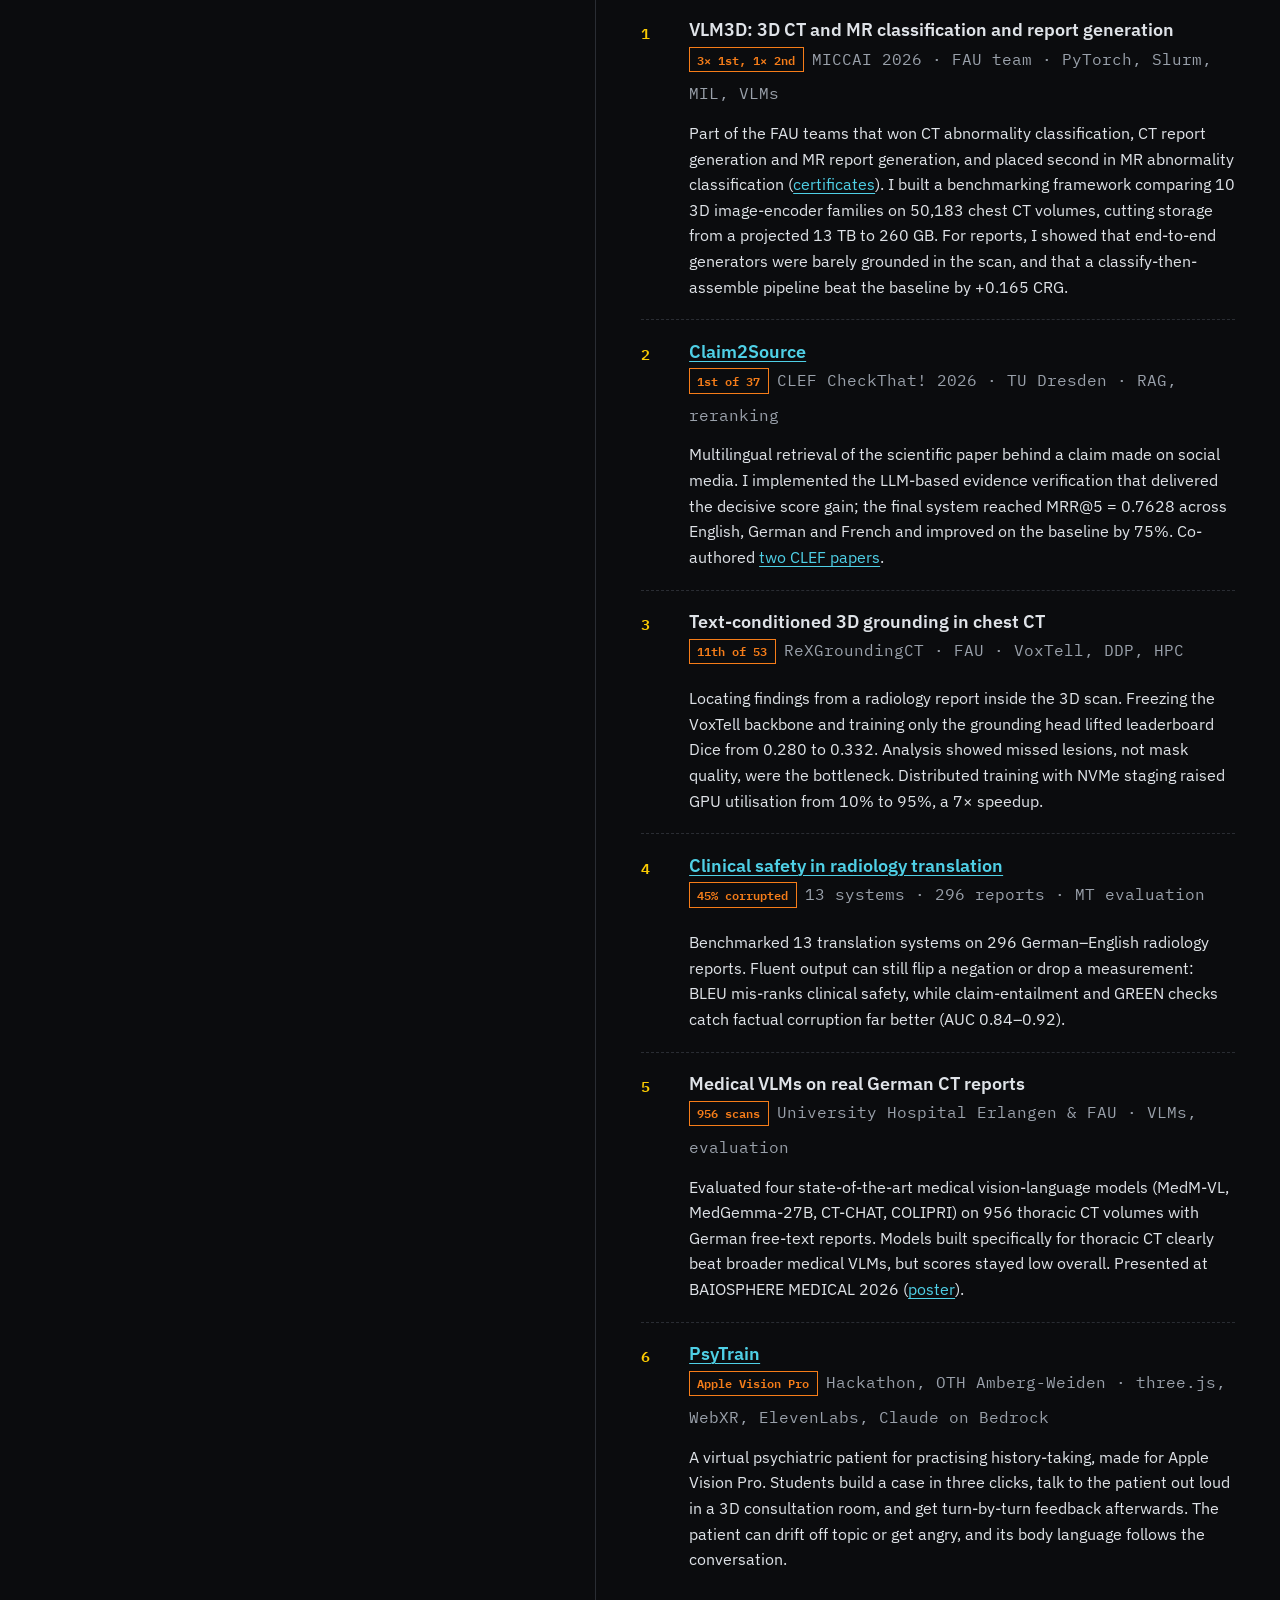
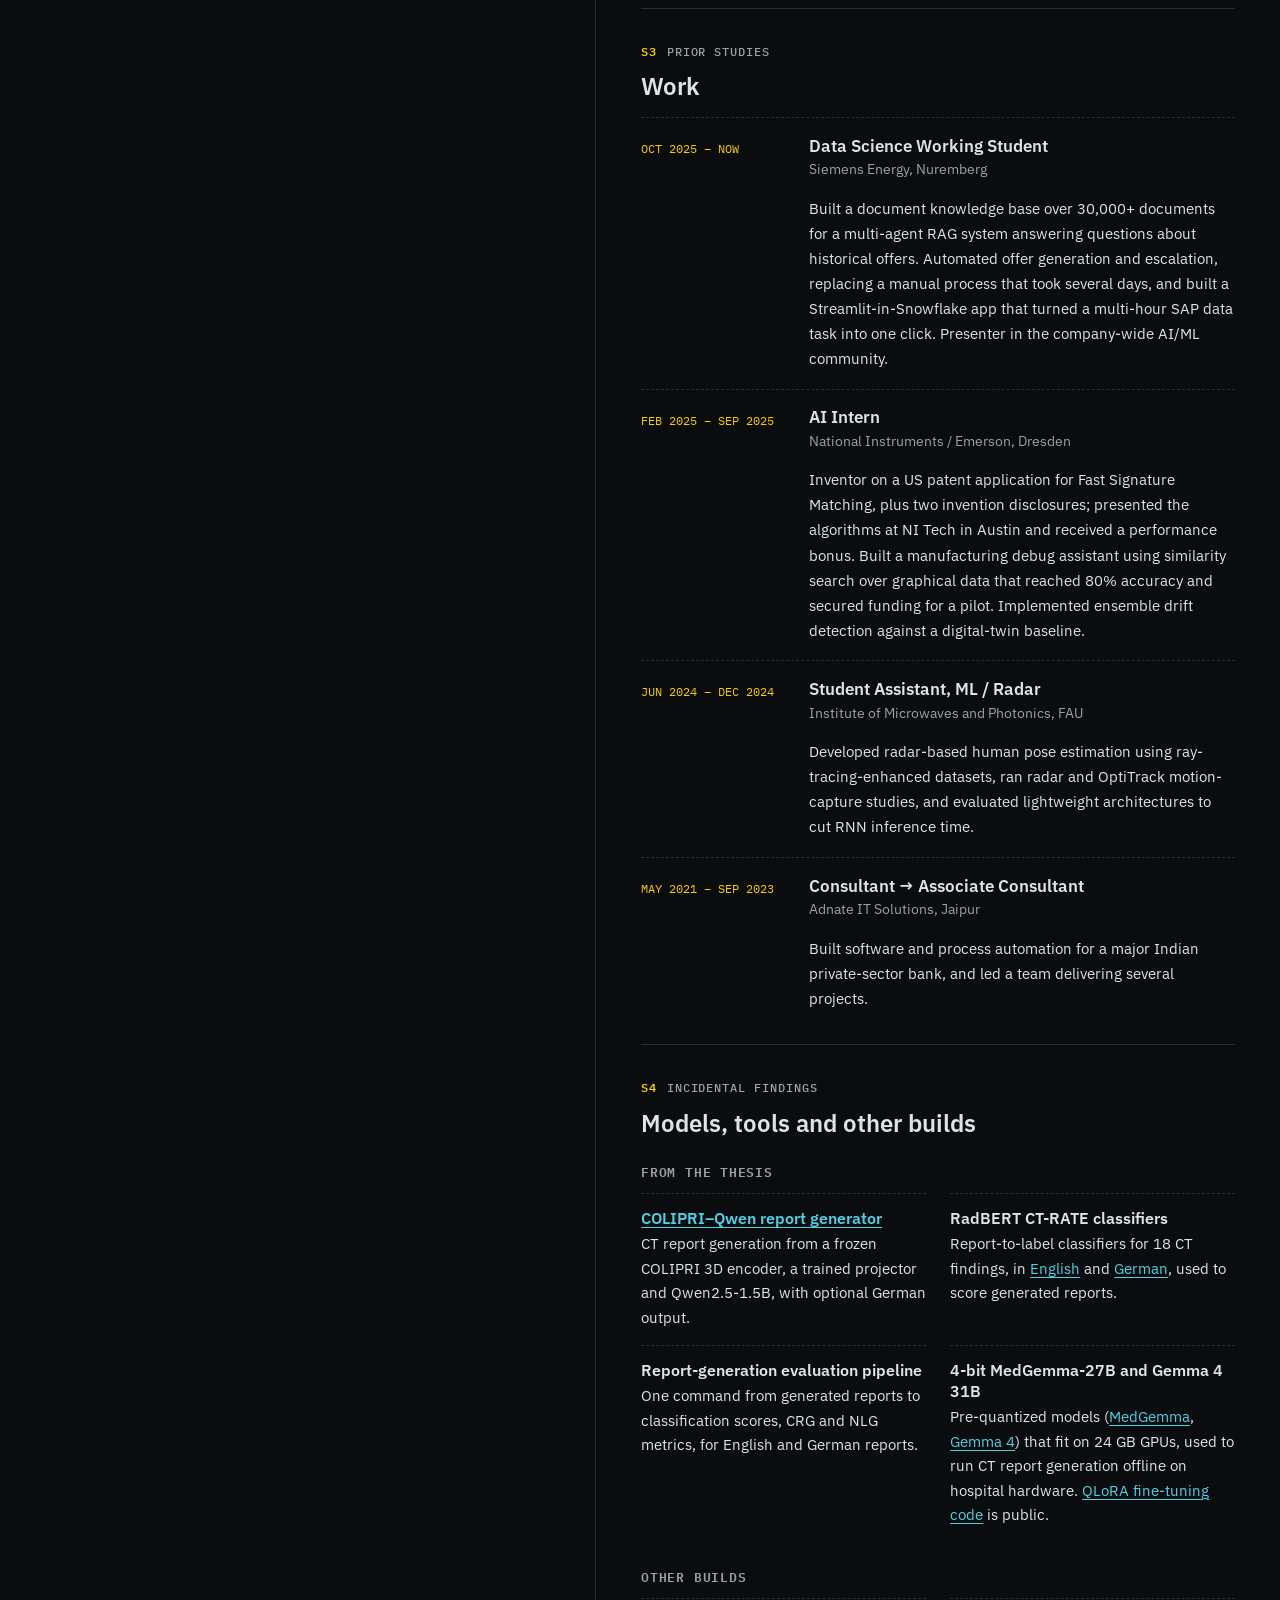
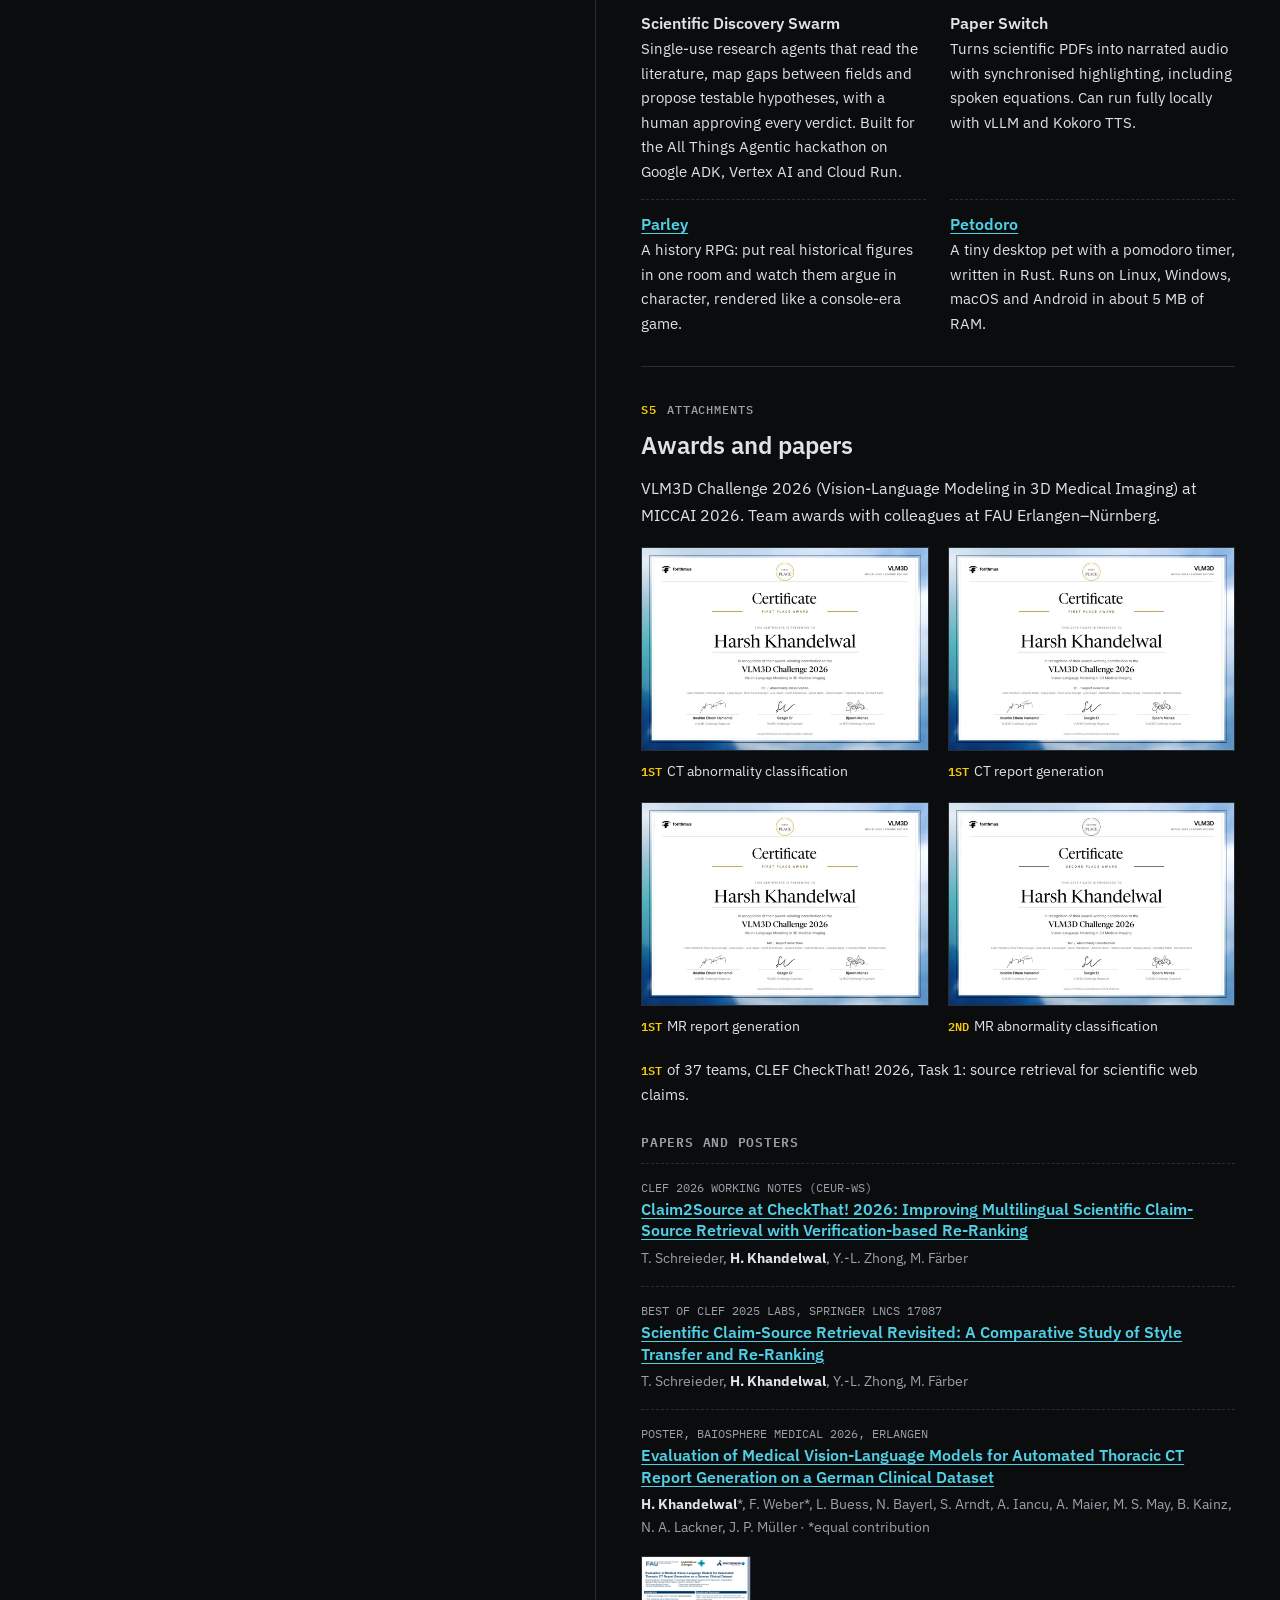
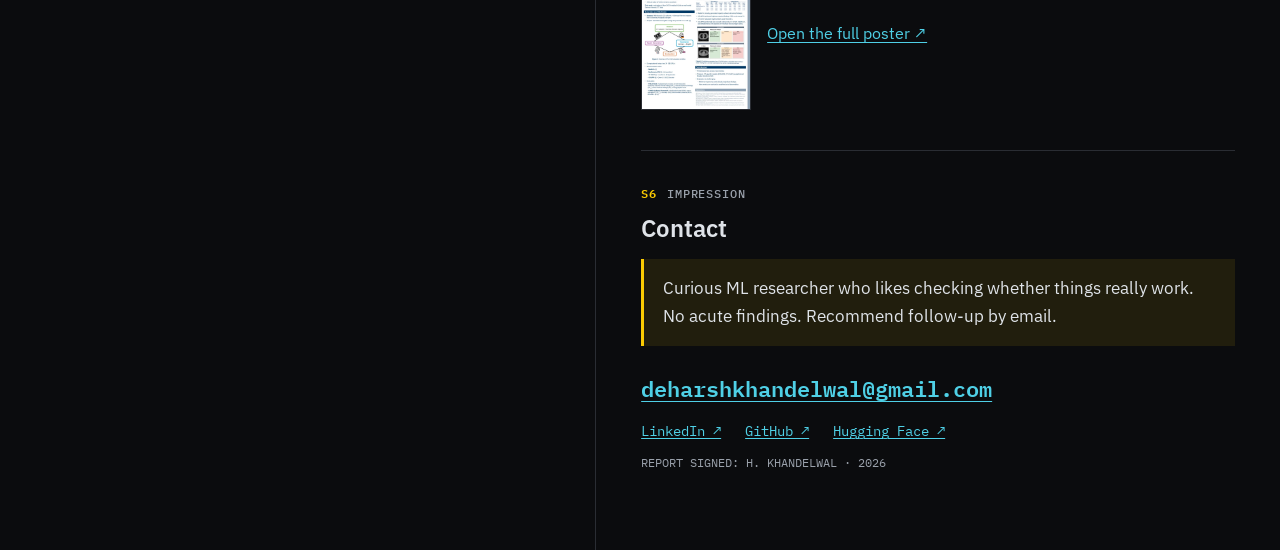
==== commit ab7d1d14: "correcting2" ====
--- a/scanner.html
+++ b/scanner.html
@@ -127,7 +127,7 @@
                         <div>
                             <h3><a href="https://github.com/DEBANJANAB991/PsyTrain" target="_blank" rel="noopener">PsyTrain</a></h3>
                             <span class="meas">Apple Vision Pro</span><p class="meta">Hackathon, OTH Amberg-Weiden · three.js, WebXR, ElevenLabs, Claude on Bedrock</p>
-                            <p>A virtual psychiatric patient for practising history-taking, made for Apple Vision Pro. Students build a case in three clicks, talk to the patient out loud in a 3D consultation room, and get turn-by-turn feedback afterwards. The patient can drift off topic or get angry, and its body language follows the conversation. I built most of it: the avatar, live voice conversation, room and patient setup.</p>
+                            <p>A virtual psychiatric patient for practising history-taking, made for Apple Vision Pro. Students build a case in three clicks, talk to the patient out loud in a 3D consultation room, and get turn-by-turn feedback afterwards. The patient can drift off topic or get angry, and its body language follows the conversation.</p>
                         </div>
                     </li>
                 </ol>
